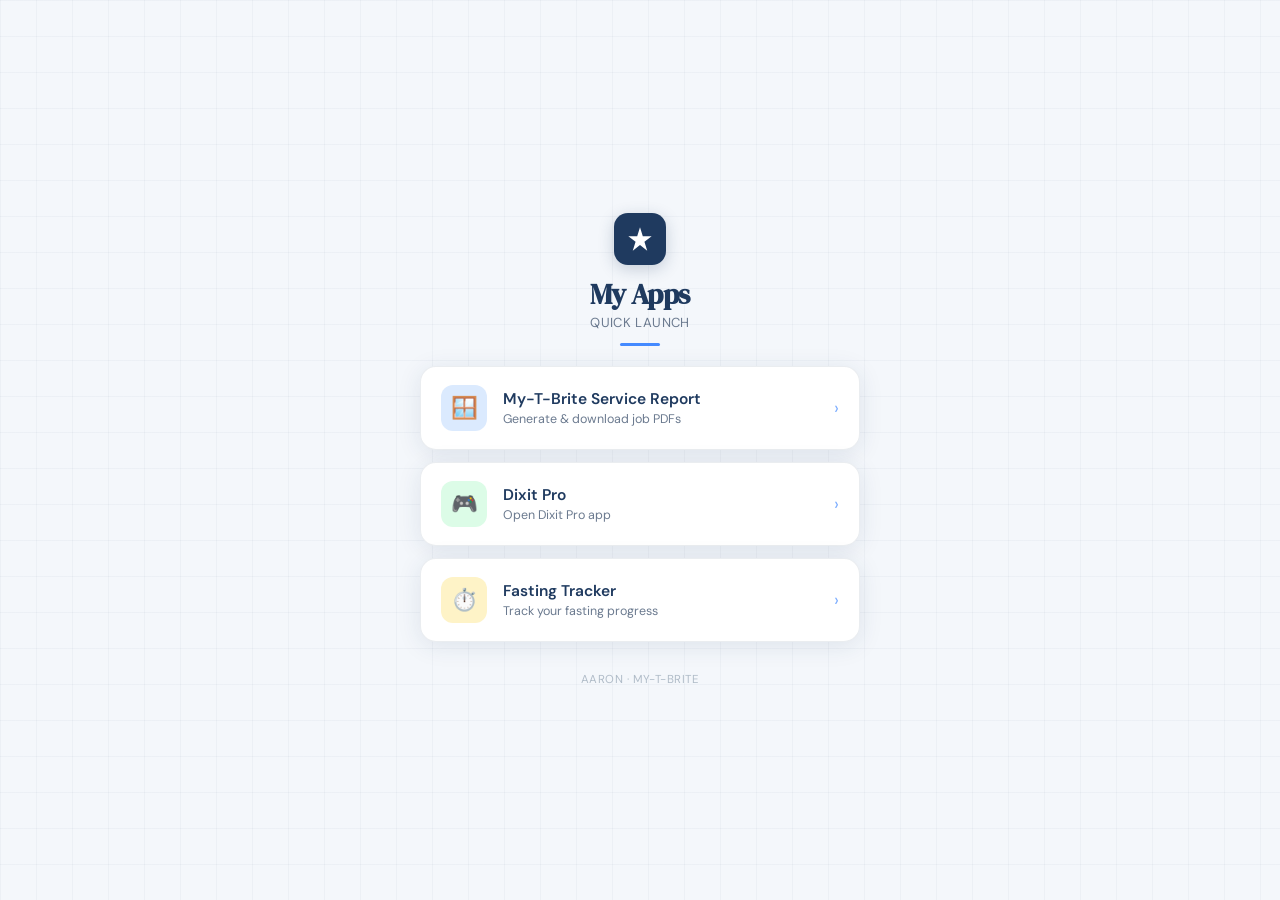
==== index.html @ c141b499 "Create index.html" ====
<!DOCTYPE html>
<html lang="en">
<head>
  <meta charset="UTF-8" />
  <meta name="viewport" content="width=device-width, initial-scale=1.0"/>
  <title>My Apps</title>
  <link href="https://fonts.googleapis.com/css2?family=DM+Serif+Display&family=DM+Sans:wght@300;400;500;600&display=swap" rel="stylesheet"/>
  <style>
    *, *::before, *::after { box-sizing: border-box; margin: 0; padding: 0; }

    :root {
      --navy: #1F3A5F;
      --navy-light: #2a4f80;
      --accent: #448AFF;
      --accent-soft: #d6e6ff;
      --slate: #6B7A8F;
      --bg: #F4F7FB;
      --white: #ffffff;
      --card-shadow: 0 4px 24px rgba(31,58,95,0.10);
    }

    body {
      font-family: 'DM Sans', sans-serif;
      background: var(--bg);
      min-height: 100vh;
      display: flex;
      flex-direction: column;
      align-items: center;
      justify-content: center;
      padding: 32px 16px;
    }

    /* subtle grid texture */
    body::before {
      content: '';
      position: fixed;
      inset: 0;
      background-image:
        linear-gradient(rgba(31,58,95,0.035) 1px, transparent 1px),
        linear-gradient(90deg, rgba(31,58,95,0.035) 1px, transparent 1px);
      background-size: 36px 36px;
      pointer-events: none;
      z-index: 0;
    }

    .container {
      position: relative;
      z-index: 1;
      width: 100%;
      max-width: 440px;
      display: flex;
      flex-direction: column;
      align-items: center;
      gap: 12px;
    }

    header {
      text-align: center;
      margin-bottom: 8px;
    }

    .logo-mark {
      display: inline-flex;
      align-items: center;
      justify-content: center;
      width: 52px;
      height: 52px;
      background: var(--navy);
      border-radius: 14px;
      margin-bottom: 14px;
      box-shadow: 0 4px 16px rgba(31,58,95,0.22);
    }

    .logo-mark svg {
      width: 28px;
      height: 28px;
      fill: var(--white);
    }

    h1 {
      font-family: 'DM Serif Display', serif;
      font-size: 1.75rem;
      color: var(--navy);
      letter-spacing: -0.5px;
      line-height: 1.1;
    }

    .tagline {
      font-size: 0.82rem;
      color: var(--slate);
      font-weight: 400;
      margin-top: 5px;
      letter-spacing: 0.03em;
      text-transform: uppercase;
    }

    .divider {
      width: 40px;
      height: 3px;
      background: var(--accent);
      border-radius: 2px;
      margin: 12px auto 0;
    }

    /* Cards */
    a.card {
      display: flex;
      align-items: center;
      gap: 16px;
      width: 100%;
      background: var(--white);
      border: 1.5px solid rgba(31,58,95,0.09);
      border-radius: 16px;
      padding: 18px 20px;
      text-decoration: none;
      box-shadow: var(--card-shadow);
      transition: transform 0.18s ease, box-shadow 0.18s ease, border-color 0.18s ease;
      -webkit-tap-highlight-color: transparent;
    }

    a.card:hover, a.card:active {
      transform: translateY(-2px);
      box-shadow: 0 8px 32px rgba(31,58,95,0.16);
      border-color: var(--accent);
    }

    .icon-wrap {
      flex-shrink: 0;
      width: 46px;
      height: 46px;
      border-radius: 12px;
      display: flex;
      align-items: center;
      justify-content: center;
      font-size: 1.35rem;
    }

    .icon-wrap.blue   { background: #dbeafe; }
    .icon-wrap.green  { background: #dcfce7; }
    .icon-wrap.orange { background: #fef3c7; }

    .card-text {
      flex: 1;
      min-width: 0;
    }

    .card-name {
      font-family: 'DM Sans', sans-serif;
      font-weight: 600;
      font-size: 0.97rem;
      color: var(--navy);
      white-space: nowrap;
      overflow: hidden;
      text-overflow: ellipsis;
    }

    .card-desc {
      font-size: 0.78rem;
      color: var(--slate);
      margin-top: 2px;
      font-weight: 400;
    }

    .arrow {
      flex-shrink: 0;
      color: var(--accent);
      font-size: 1.1rem;
      opacity: 0.7;
      transition: opacity 0.18s, transform 0.18s;
    }

    a.card:hover .arrow {
      opacity: 1;
      transform: translateX(3px);
    }

    footer {
      margin-top: 18px;
      font-size: 0.72rem;
      color: #b0bcc8;
      letter-spacing: 0.04em;
      text-transform: uppercase;
    }

    /* stagger animation */
    .card { opacity: 0; animation: fadeUp 0.4s ease forwards; }
    .card:nth-child(1) { animation-delay: 0.05s; }
    .card:nth-child(2) { animation-delay: 0.13s; }
    .card:nth-child(3) { animation-delay: 0.21s; }

    @keyframes fadeUp {
      from { opacity: 0; transform: translateY(12px); }
      to   { opacity: 1; transform: translateY(0); }
    }
  </style>
</head>
<body>
  <div class="container">

    <header>
      <div class="logo-mark">
        <!-- sparkle / window icon -->
        <svg viewBox="0 0 24 24" xmlns="http://www.w3.org/2000/svg">
          <path d="M12 2L14.4 9.6H22L15.8 14.4L18.2 22L12 17.2L5.8 22L8.2 14.4L2 9.6H9.6L12 2Z"/>
        </svg>
      </div>
      <h1>My Apps</h1>
      <p class="tagline">Quick Launch</p>
      <div class="divider"></div>
    </header>

    <a class="card" href="https://hgsmqgsahhnwkkc3xvgjwo.streamlit.app/" target="_blank" rel="noopener">
      <div class="icon-wrap blue">🪟</div>
      <div class="card-text">
        <div class="card-name">My-T-Brite Service Report</div>
        <div class="card-desc">Generate & download job PDFs</div>
      </div>
      <span class="arrow">›</span>
    </a>

    <a class="card" href="https://2btqhcf6tq54jyafhtuvw7.streamlit.app/" target="_blank" rel="noopener">
      <div class="icon-wrap green">🎮</div>
      <div class="card-text">
        <div class="card-name">Dixit Pro</div>
        <div class="card-desc">Open Dixit Pro app</div>
      </div>
      <span class="arrow">›</span>
    </a>

    <a class="card" href="https://mfhtcypiaeabe8qej8nnm6.streamlit.app/" target="_blank" rel="noopener">
      <div class="icon-wrap orange">⏱️</div>
      <div class="card-text">
        <div class="card-name">Fasting Tracker</div>
        <div class="card-desc">Track your fasting progress</div>
      </div>
      <span class="arrow">›</span>
    </a>

    <footer>Aaron · My-T-Brite</footer>

  </div>
</body>
</html>
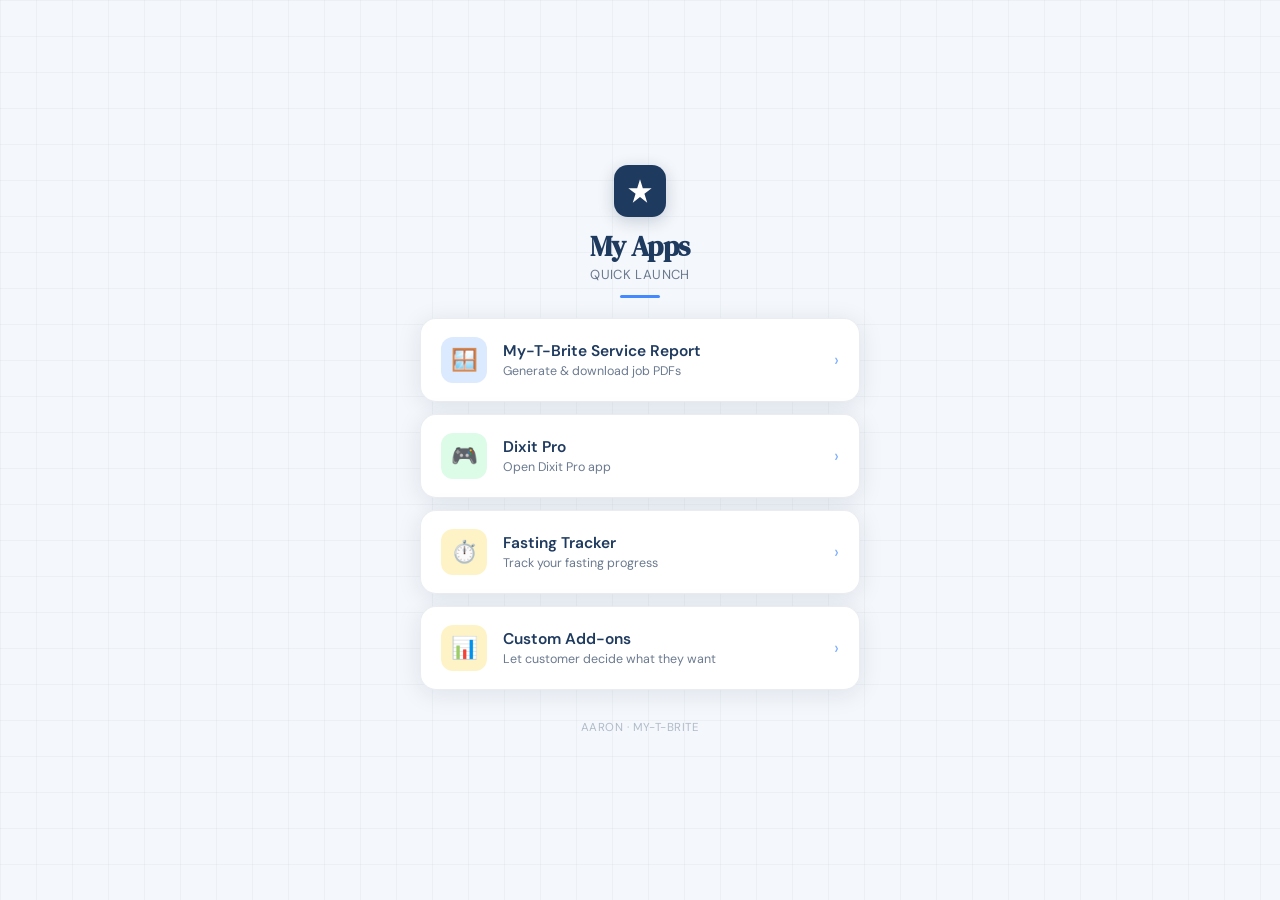
==== commit c9c6bc08: "Update index.html" ====
--- a/index.html
+++ b/index.html
@@ -235,6 +235,14 @@
       </div>
       <span class="arrow">›</span>
     </a>
+    <a class="card" href="https://dgyzpaimv4zy73xfhfjrgv.streamlit.app/" target="_blank" rel="noopener">
+      <div class="icon-wrap orange">📊</div>
+      <div class="card-text">
+        <div class="card-name">Custom Add-ons</div>
+        <div class="card-desc">Let customer decide what they want</div>
+      </div>
+      <span class="arrow">›</span>
+    </a>
 
     <footer>Aaron · My-T-Brite</footer>
 
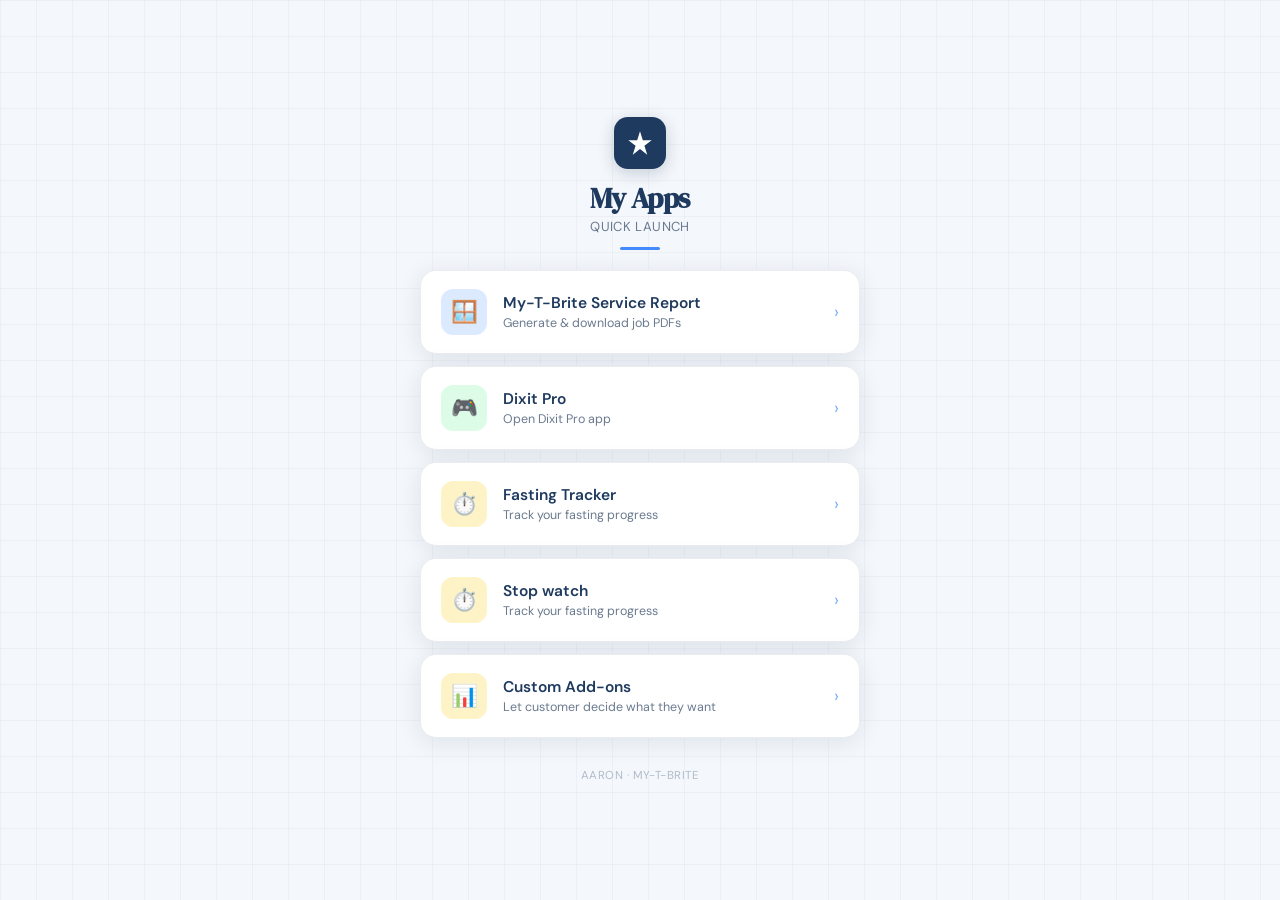
==== commit 44fc41df: "Update index.html" ====
--- a/index.html
+++ b/index.html
@@ -235,6 +235,14 @@
       </div>
       <span class="arrow">›</span>
     </a>
+    <a class="card" href="https://aheiner2001.github.io/multi-stop-watch/" target="_blank" rel="noopener">
+      <div class="icon-wrap orange">⏱️</div>
+      <div class="card-text">
+        <div class="card-name">Stop watch</div>
+        <div class="card-desc">Track your fasting progress</div>
+      </div>
+      <span class="arrow">›</span>
+    </a>
     <a class="card" href="https://dgyzpaimv4zy73xfhfjrgv.streamlit.app/" target="_blank" rel="noopener">
       <div class="icon-wrap orange">📊</div>
       <div class="card-text">
